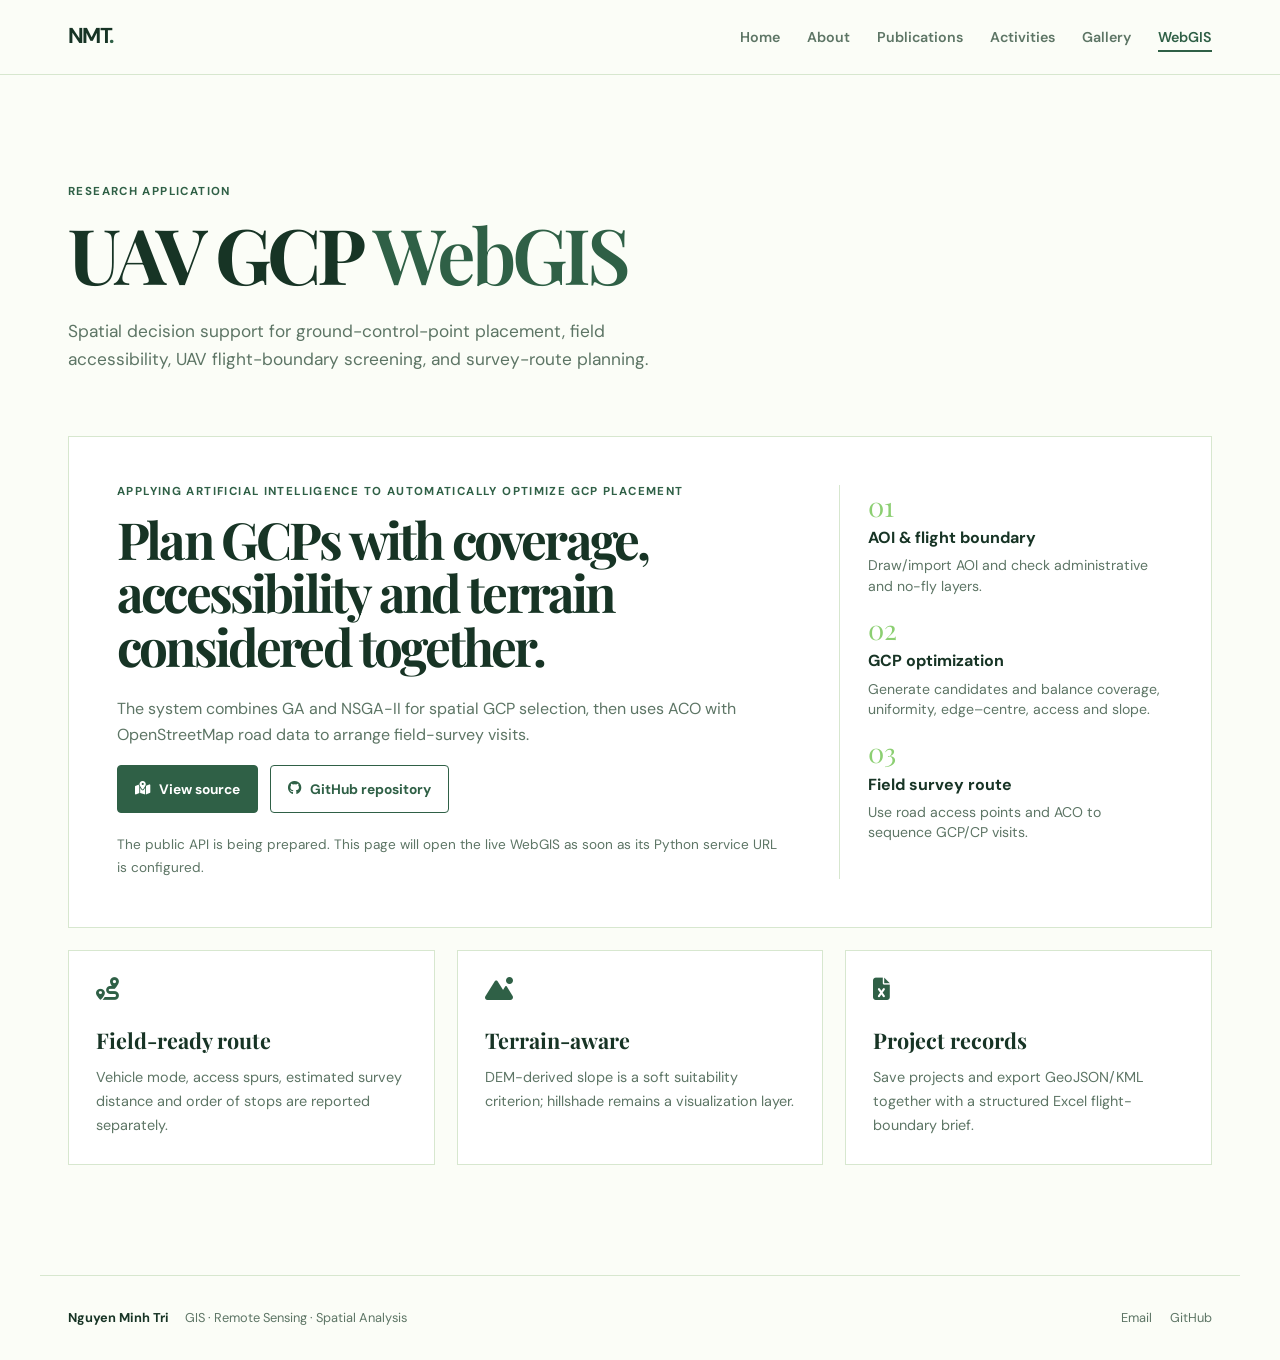
==== webgis/index.html @ c4713849 "Add UAV GCP WebGIS portfolio page" ====
<!DOCTYPE html>
<html lang="en">
<head>
    <meta charset="UTF-8">
    <meta name="viewport" content="width=device-width, initial-scale=1.0">
    <meta name="description" content="UAV GCP WebGIS research application by Nguyen Minh Tri.">
    <title>UAV GCP WebGIS | Nguyen Minh Tri</title>
    <link rel="preconnect" href="https://fonts.googleapis.com">
    <link rel="preconnect" href="https://fonts.gstatic.com" crossorigin>
    <link href="https://fonts.googleapis.com/css2?family=DM+Sans:wght@400;500;600;700&family=Playfair+Display:wght@600;700&display=swap" rel="stylesheet">
    <link rel="stylesheet" href="https://cdnjs.cloudflare.com/ajax/libs/font-awesome/6.5.2/css/all.min.css">
    <link rel="stylesheet" href="../style.css">
</head>
<body>
    <nav class="navbar" aria-label="Main navigation">
        <div class="nav-container"><a href="../index.html" class="nav-logo">NMT<span>.</span></a>
            <ul class="nav-links">
                <li><a href="../index.html">Home</a></li><li><a href="../about.html">About</a></li><li><a href="../publications.html">Publications</a></li><li><a href="../activities.html">Activities</a></li><li><a href="../gallery.html">Gallery</a></li><li><a class="active" href="./">WebGIS</a></li>
            </ul>
        </div>
    </nav>
    <main class="page-main">
        <header class="page-header compact"><p class="eyebrow">Research application</p><h1>UAV GCP <em>WebGIS</em></h1><p>Spatial decision support for ground-control-point placement, field accessibility, UAV flight-boundary screening, and survey-route planning.</p></header>
        <section class="section webgis-section">
            <div class="webgis-hero-panel">
                <div>
                    <p class="card-label">Applying artificial intelligence to automatically optimize GCP placement</p>
                    <h2>Plan GCPs with coverage, accessibility and terrain considered together.</h2>
                    <p>The system combines GA and NSGA-II for spatial GCP selection, then uses ACO with OpenStreetMap road data to arrange field-survey visits.</p>
                    <div class="hero-actions"><a id="webgis-launch" class="button button-primary" href="https://github.com/mase177/uav-gcp-webgis" target="_blank" rel="noopener"><i class="fa-solid fa-map-location-dot"></i> View source</a><a class="button button-ghost" href="https://github.com/mase177/uav-gcp-webgis" target="_blank" rel="noopener"><i class="fa-brands fa-github"></i> GitHub repository</a></div>
                    <p id="webgis-status" class="webgis-status" role="status">The public API is being prepared. This page will open the live WebGIS as soon as its Python service URL is configured.</p>
                </div>
                <aside class="webgis-summary" aria-label="WebGIS modules"><span>01</span><strong>AOI &amp; flight boundary</strong><p>Draw/import AOI and check administrative and no-fly layers.</p><span>02</span><strong>GCP optimization</strong><p>Generate candidates and balance coverage, uniformity, edge–centre, access and slope.</p><span>03</span><strong>Field survey route</strong><p>Use road access points and ACO to sequence GCP/CP visits.</p></aside>
            </div>
            <div class="webgis-grid"><article><i class="fa-solid fa-route"></i><h3>Field-ready route</h3><p>Vehicle mode, access spurs, estimated survey distance and order of stops are reported separately.</p></article><article><i class="fa-solid fa-mountain-sun"></i><h3>Terrain-aware</h3><p>DEM-derived slope is a soft suitability criterion; hillshade remains a visualization layer.</p></article><article><i class="fa-solid fa-file-excel"></i><h3>Project records</h3><p>Save projects and export GeoJSON/KML together with a structured Excel flight-boundary brief.</p></article></div>
        </section>
    </main>
    <footer><span><strong>Nguyen Minh Tri</strong> GIS · Remote Sensing · Spatial Analysis</span><span class="footer-links"><a href="mailto:minhtringuyen121205@gmail.com">Email</a><a href="https://github.com/mase177" target="_blank" rel="noopener">GitHub</a></span></footer>
    <script src="webgis-config.js"></script>
    <script>
        (() => {
            const liveUrl = typeof window.WEBGIS_URL === "string" ? window.WEBGIS_URL.trim() : "";
            const launch = document.getElementById("webgis-launch");
            const status = document.getElementById("webgis-status");
            if (/^https:\/\//.test(liveUrl)) {
                launch.href = liveUrl; launch.target = "_blank"; launch.rel = "noopener";
                launch.innerHTML = '<i class="fa-solid fa-arrow-up-right-from-square"></i> Open live WebGIS';
                status.textContent = "The public WebGIS service is online.";
            }
        })();
    </script>
</body>
</html>
---- style.css ----
:root { --pastel: #E7FFCE; --ink: #173425; --muted: #5d7565; --cream: #fbfdf7; --line: #d7e7cf; --deep: #2f6046; --accent: #8ccf72; --white: #fff; }
* { box-sizing: border-box; }
html { scroll-behavior: smooth; }
body { margin: 0; background: var(--cream); color: var(--ink); font-family: "DM Sans", Arial, sans-serif; font-size: 16px; line-height: 1.65; }
a { color: inherit; }
.navbar { min-height: 74px; border-bottom: 1px solid var(--line); background: rgba(251,253,247,.94); backdrop-filter: blur(12px); position: sticky; top: 0; z-index: 10; }
.nav-container { max-width: 1200px; min-height: 74px; margin: auto; padding: 0 28px; display: flex; align-items: center; justify-content: space-between; }
.nav-logo { text-decoration: none; color: var(--ink); font-size: 1.35rem; font-weight: 700; letter-spacing: -.08em; }.nav-logo span { color: var(--deep); }
.nav-links { list-style: none; margin: 0; padding: 0; display: flex; align-items: center; gap: 27px; }.nav-links a { text-decoration: none; color: var(--muted); font-size: .89rem; font-weight: 600; }.nav-links a:hover, .nav-links a.active { color: var(--deep); }.nav-links a.active { border-bottom: 2px solid var(--deep); padding-bottom: 4px; }
main { overflow: hidden; }.hero { max-width: 1200px; min-height: 625px; margin: auto; padding: 105px 28px 92px; display: grid; grid-template-columns: 1.35fr .8fr; align-items: center; gap: 70px; }.eyebrow, .card-label { margin: 0 0 13px; color: var(--deep); font-size: .72rem; font-weight: 700; letter-spacing: .12em; line-height: 1.3; text-transform: uppercase; }.hero h1, .page-header h1, h2 { font-family: "Playfair Display", Georgia, serif; letter-spacing: -.055em; line-height: 1.05; }.hero h1 { margin: 0; font-size: clamp(4.25rem, 9vw, 7.6rem); font-weight: 600; }.hero h1 em, .page-header em { color: var(--deep); font-weight: 600; }.hero-text { max-width: 575px; margin: 26px 0 31px; font-size: 1.11rem; color: var(--muted); }.hero-actions { display: flex; flex-wrap: wrap; gap: 12px; }.button { display: inline-flex; align-items: center; justify-content: center; gap: 9px; padding: 12px 17px; border: 1px solid var(--deep); border-radius: 4px; font-size: .86rem; font-weight: 700; text-decoration: none; transition: transform .2s, background .2s; }.button:hover { transform: translateY(-2px); }.button-primary { background: var(--deep); color: white; }.button-primary:hover { background: var(--ink); }.button-ghost { color: var(--deep); background: transparent; }.button-ghost:hover { background: var(--pastel); }
.hero-card { padding: 35px; background: var(--pastel); border: 1px solid #d2e8bd; border-radius: 3px; transform: rotate(1.5deg); }.hero-card h2 { margin: 0 0 29px; font-size: 2.05rem; }.hero-card dl { margin: 0; }.hero-card dl div { padding: 13px 0; border-top: 1px solid rgba(23,52,37,.18); }.hero-card dt { color: var(--muted); font-size: .72rem; font-weight: 700; text-transform: uppercase; letter-spacing: .08em; }.hero-card dd { margin: 3px 0 0; font-size: .91rem; font-weight: 600; }
.section { max-width: 1200px; margin: auto; padding: 90px 28px; }.section-intro { border-top: 1px solid var(--line); }.two-column-heading { display: grid; grid-template-columns: 1fr 1fr; gap: 80px; align-items: end; }.two-column-heading h2, .section-heading h2 { margin: 0; font-size: clamp(2.3rem, 4vw, 3.6rem); }.two-column-heading > p { max-width: 450px; margin: 0; color: var(--muted); font-size: 1.04rem; }.focus-grid { display: grid; grid-template-columns: repeat(3, 1fr); gap: 22px; margin-top: 52px; }.focus-grid article { padding: 25px 0; border-top: 2px solid var(--deep); }.focus-grid i { color: var(--deep); font-size: 1.3rem; }.focus-grid h3 { margin: 16px 0 9px; font-size: 1.12rem; }.focus-grid p { margin: 0; color: var(--muted); font-size: .92rem; }
.highlight-band { max-width: 1200px; margin: 0 auto; padding: 55px 62px; background: var(--pastel); display: flex; align-items: end; justify-content: space-between; gap: 25px; }.highlight-band h2 { margin: 0; font-size: 3rem; }.highlight-band p:not(.eyebrow) { margin: 7px 0 0; color: var(--muted); }.text-link { color: var(--deep); font-weight: 700; font-size: .88rem; text-decoration: none; white-space: nowrap; }.text-link:hover { text-decoration: underline; }.latest-section { padding-bottom: 105px; }.section-heading { display: flex; justify-content: space-between; align-items: end; gap: 24px; }.publication-preview { display: grid; grid-template-columns: 1fr 1fr; gap: 50px; margin-top: 45px; }.publication-preview article { border-top: 1px solid var(--line); padding-top: 17px; }.publication-preview span, .pub-meta { color: var(--deep); font-size: .75rem; font-weight: 700; letter-spacing: .06em; text-transform: uppercase; }.publication-preview h3 { margin: 12px 0; font-family: "Playfair Display", Georgia, serif; font-size: 1.45rem; line-height: 1.2; }.publication-preview p { color: var(--muted); font-size: .9rem; }
.page-main { min-height: calc(100vh - 74px); }.page-header { max-width: 1200px; margin: auto; padding: 110px 28px 66px; }.page-header.compact { padding-bottom: 42px; }.page-header h1 { margin: 0; max-width: 800px; font-size: clamp(3.25rem, 6vw, 5.8rem); }.page-header > p:last-child { max-width: 615px; margin: 23px 0 0; color: var(--muted); font-size: 1.08rem; }.bio-layout { display: grid; grid-template-columns: .7fr 1.3fr; gap: 80px; padding-top: 28px; }.profile-panel { align-self: start; padding: 29px; background: var(--pastel); }.profile-panel > p:not(.card-label) { margin: 0 0 23px; font-size: 1.08rem; font-weight: 600; }.prose { max-width: 660px; color: var(--muted); }.prose .lead { margin-top: 0; color: var(--ink); font-family: "Playfair Display", Georgia, serif; font-size: 1.8rem; line-height: 1.3; }.timeline { border-top: 1px solid var(--line); }.timeline article { display: grid; grid-template-columns: 180px 1fr; gap: 32px; padding: 22px 0; border-bottom: 1px solid var(--line); }.timeline span { color: var(--deep); font-size: .82rem; font-weight: 700; }.timeline h3 { margin: 0 0 4px; font-size: 1.02rem; }.timeline p { margin: 0; color: var(--muted); font-size: .92rem; }.skills-section { padding-top: 32px; }.skill-columns { display: grid; grid-template-columns: repeat(3, 1fr); gap: 50px; }.skill-columns h3 { margin: 0 0 15px; font-family: "Playfair Display", Georgia, serif; font-size: 1.5rem; }.skill-columns ul { padding: 0; margin: 0; list-style: none; }.skill-columns li { padding: 9px 0; border-top: 1px solid var(--line); color: var(--muted); font-size: .92rem; }
.publication-list { padding-top: 18px; }.publication-card { display: grid; grid-template-columns: 90px 1fr; gap: 32px; padding: 37px 0; border-top: 1px solid var(--line); }.publication-card:last-child { border-bottom: 1px solid var(--line); }.pub-number { color: var(--accent); font-family: "Playfair Display", Georgia, serif; font-size: 2.4rem; line-height: 1; }.publication-card h2 { max-width: 760px; margin: 9px 0 13px; font-size: clamp(1.65rem, 3vw, 2.4rem); }.publication-card p { color: var(--muted); font-size: .93rem; }.publication-card .authors { color: var(--ink); }.publication-card .button { margin-top: 9px; }
.achievement-grid { display: grid; grid-template-columns: 1fr 1fr; gap: 24px; }.achievement-feature { padding: 34px; background: var(--pastel); min-height: 290px; display: flex; flex-direction: column; align-items: flex-start; }.achievement-feature i { color: var(--deep); font-size: 1.75rem; margin: 9px 0 13px; }.achievement-feature h2 { margin: 0; font-size: 2rem; }.achievement-feature p:not(.card-label) { color: var(--muted); }.achievement-feature .text-link { margin-top: auto; }.activity-timeline { margin-top: 17px; }
.gallery-grid { display: grid; grid-template-columns: repeat(3, 1fr); gap: 22px; }.gallery-item { margin: 0; overflow: hidden; background: var(--white); border: 1px solid var(--line); }.gallery-item.wide { grid-column: span 2; }.gallery-item a { display: block; height: 260px; overflow: hidden; }.gallery-item.wide a { height: 390px; }.gallery-item img { width: 100%; height: 100%; object-fit: cover; transition: transform .45s ease; }.gallery-item:hover img { transform: scale(1.04); }.gallery-item figcaption { padding: 13px 15px 16px; font-family: "Playfair Display", Georgia, serif; font-size: 1.1rem; }.gallery-item figcaption span { display: block; margin-bottom: 3px; color: var(--deep); font-family: "DM Sans", Arial, sans-serif; font-size: .67rem; font-weight: 700; letter-spacing: .09em; text-transform: uppercase; }
footer { max-width: 1200px; margin: auto; padding: 31px 28px; border-top: 1px solid var(--line); display: flex; justify-content: space-between; gap: 20px; color: var(--muted); font-size: .8rem; }footer strong { color: var(--ink); margin-right: 13px; } .footer-links { display: flex; gap: 18px; }.footer-links a { color: var(--muted); text-decoration: none; }.footer-links a:hover { color: var(--deep); }
@media (max-width: 760px) { .nav-container { padding: 0 18px; }.nav-links { gap: 12px; overflow-x: auto; max-width: calc(100vw - 82px); }.nav-links a { font-size: .76rem; white-space: nowrap; }.hero { min-height: auto; grid-template-columns: 1fr; gap: 55px; padding: 75px 23px 65px; }.hero-card { transform: none; }.section, .page-header { padding-left: 23px; padding-right: 23px; }.section { padding-top: 65px; padding-bottom: 65px; }.two-column-heading, .bio-layout { grid-template-columns: 1fr; gap: 27px; }.focus-grid, .publication-preview, .skill-columns, .achievement-grid { grid-template-columns: 1fr; }.highlight-band { margin: 0 23px; padding: 38px 27px; display: block; }.highlight-band .text-link { display: inline-block; margin-top: 23px; }.section-heading { align-items: start; flex-direction: column; }.timeline article, .publication-card { grid-template-columns: 1fr; gap: 8px; }.gallery-grid { grid-template-columns: 1fr 1fr; gap: 13px; }.gallery-item.wide { grid-column: span 2; }.gallery-item a { height: 185px; }.gallery-item.wide a { height: 260px; }footer { padding: 26px 23px; flex-direction: column; }.footer-links { order: -1; }.hero h1 { font-size: clamp(3.7rem, 17vw, 5.2rem); } }
@media (max-width: 430px) { .gallery-grid { grid-template-columns: 1fr; }.gallery-item.wide { grid-column: auto; }.gallery-item a, .gallery-item.wide a { height: 250px; }.nav-links { gap: 10px; }.nav-links a { font-size: .7rem; } }

/* Keep highlighted words upright while retaining the accent colour. */
.hero h1 em, .page-header em { font-style: normal; }

/* Portfolio photography */
.hero-profile-image { display: block; width: calc(100% + 70px); height: 215px; margin: -35px -35px 27px; object-fit: cover; object-position: center 28%; border-radius: 3px 3px 0 0; }
.publication-page-header { display: grid; grid-template-columns: minmax(0, 1fr) 310px; align-items: end; gap: 70px; }
.publication-page-header > div > p:last-child { max-width: 615px; margin: 23px 0 0; color: var(--muted); font-size: 1.08rem; }
.publication-photo { margin: 0; border: 1px solid var(--line); background: var(--white); }.publication-photo a { display: block; height: 260px; overflow: hidden; }.publication-photo img { width: 100%; height: 100%; object-fit: cover; object-position: center; }.publication-photo figcaption { padding: 9px 12px; color: var(--deep); font-size: .72rem; font-weight: 700; letter-spacing: .09em; text-transform: uppercase; }
.gallery-subheading { margin: 0 0 26px; font-family: "Playfair Display", Georgia, serif; font-size: clamp(1.8rem, 3vw, 2.5rem); }.gallery-section { padding-top: 30px; }.uav-gallery-grid { grid-template-columns: repeat(2, 1fr); }.uav-gallery-grid .gallery-item a { height: 315px; }
@media (max-width: 760px) { .hero-profile-image { width: calc(100% + 70px); height: 245px; }.publication-page-header { grid-template-columns: 1fr; gap: 28px; }.publication-photo { max-width: 360px; }.uav-gallery-grid { grid-template-columns: 1fr; }.uav-gallery-grid .gallery-item a { height: 250px; } }

/* Home profile: retain the complete portrait and keep the full hero within the first desktop view. */
.hero { align-items: start; padding-top: 54px; padding-bottom: 54px; }
.hero-profile-image { display: block; width: auto; max-width: 100%; height: 210px; margin: -4px auto 22px; object-fit: contain; object-position: center; border-radius: 2px; }
@media (max-width: 760px) { .hero-profile-image { width: auto; height: auto; max-height: 360px; margin: 0 auto 22px; } }

/* UAV GCP WebGIS portfolio page */
.webgis-section { padding-top: 20px; padding-bottom: 110px; }
.webgis-hero-panel { display: grid; grid-template-columns: 1.35fr .65fr; gap: 48px; padding: 48px; border: 1px solid var(--line); background: var(--white); }
.webgis-hero-panel h2 { max-width: 690px; margin: 0 0 22px; font-size: clamp(2rem, 4vw, 3.3rem); }
.webgis-hero-panel > div > p:not(.card-label):not(.webgis-status) { max-width: 650px; color: var(--muted); }
.webgis-summary { padding: 8px 0 8px 28px; border-left: 1px solid var(--line); }
.webgis-summary span { display: block; margin-top: 20px; color: var(--accent); font-family: "Playfair Display", Georgia, serif; font-size: 1.7rem; line-height: 1; }
.webgis-summary span:first-child { margin-top: 0; }.webgis-summary strong { display: block; margin-top: 5px; }.webgis-summary p { margin: 4px 0 0; color: var(--muted); font-size: .88rem; line-height: 1.45; }
.webgis-status { margin: 21px 0 0; color: var(--muted); font-size: .85rem; }
.webgis-grid { display: grid; grid-template-columns: repeat(3, 1fr); gap: 22px; margin-top: 22px; }
.webgis-grid article { min-height: 195px; padding: 27px; border: 1px solid var(--line); background: var(--white); }.webgis-grid i { color: var(--deep); font-size: 1.4rem; }.webgis-grid h3 { margin: 17px 0 8px; font-family: "Playfair Display", Georgia, serif; font-size: 1.35rem; }.webgis-grid p { margin: 0; color: var(--muted); font-size: .9rem; }
@media (max-width: 760px) { .webgis-hero-panel { grid-template-columns: 1fr; gap: 28px; padding: 30px 25px; }.webgis-summary { padding: 19px 0 0; border-top: 1px solid var(--line); border-left: 0; }.webgis-grid { grid-template-columns: 1fr; }.webgis-grid article { min-height: auto; } }
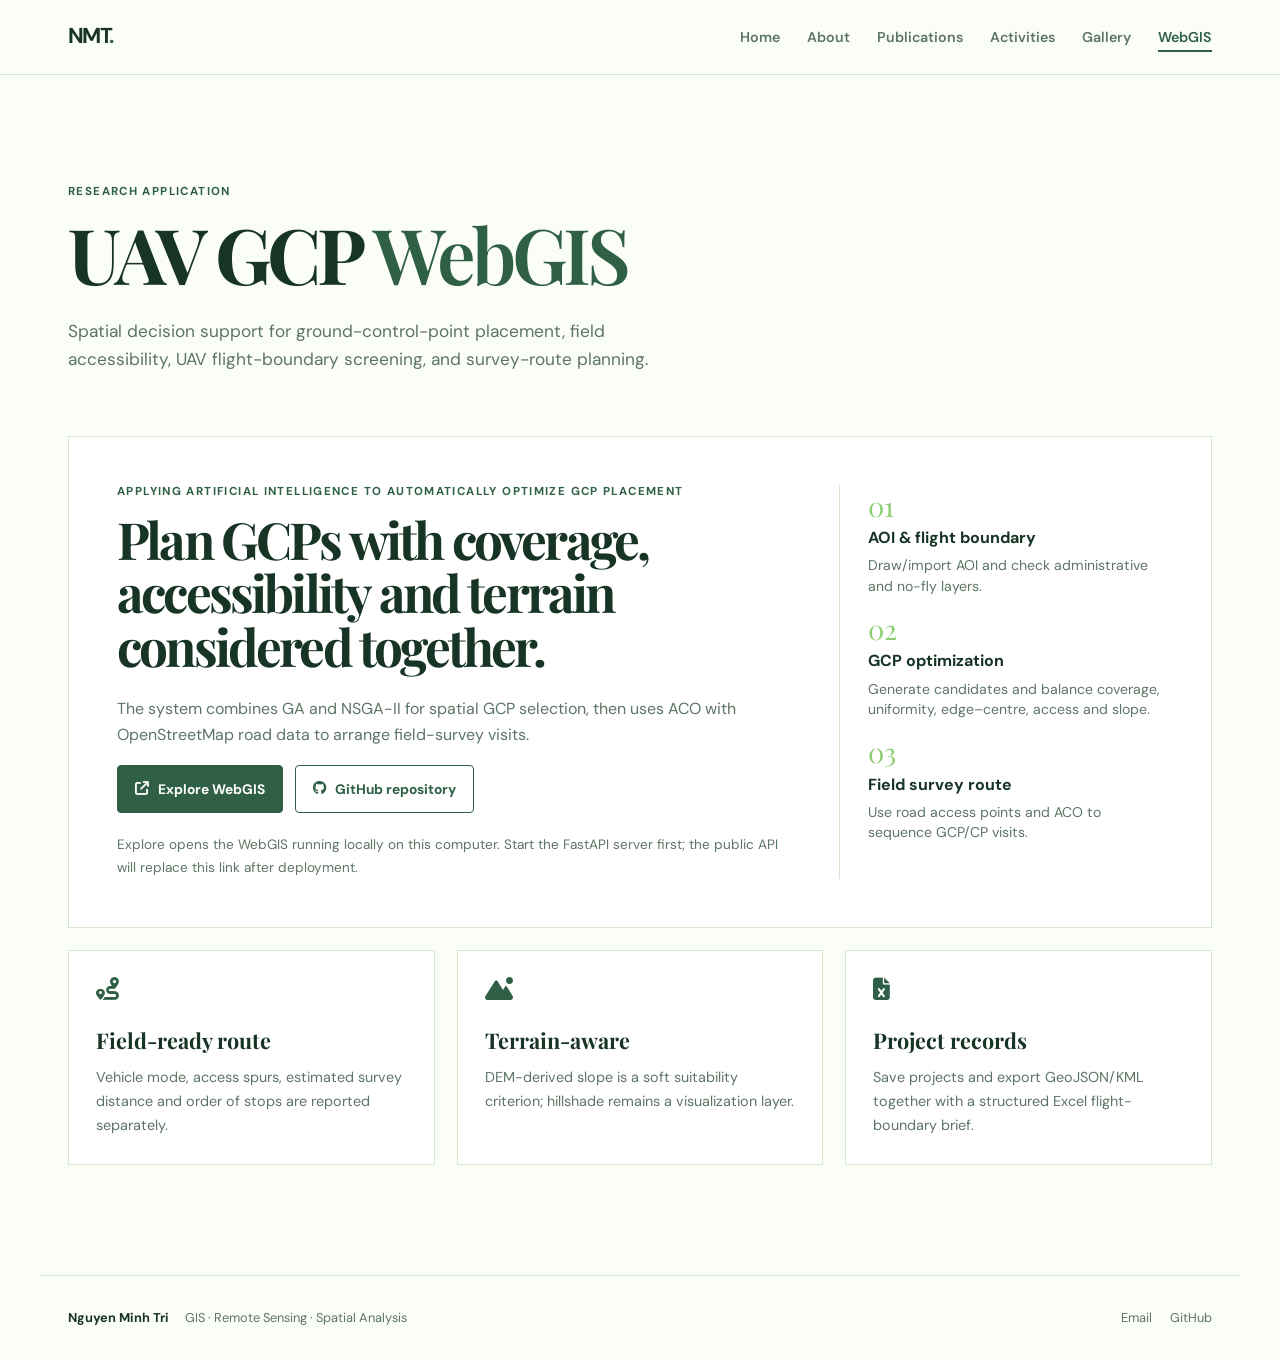
==== commit 7b7e4231: "Link Explore button to local WebGIS" ====
--- a/webgis/index.html
+++ b/webgis/index.html
@@ -27,8 +27,8 @@
                     <p class="card-label">Applying artificial intelligence to automatically optimize GCP placement</p>
                     <h2>Plan GCPs with coverage, accessibility and terrain considered together.</h2>
                     <p>The system combines GA and NSGA-II for spatial GCP selection, then uses ACO with OpenStreetMap road data to arrange field-survey visits.</p>
-                    <div class="hero-actions"><a id="webgis-launch" class="button button-primary" href="https://github.com/mase177/uav-gcp-webgis" target="_blank" rel="noopener"><i class="fa-solid fa-map-location-dot"></i> View source</a><a class="button button-ghost" href="https://github.com/mase177/uav-gcp-webgis" target="_blank" rel="noopener"><i class="fa-brands fa-github"></i> GitHub repository</a></div>
-                    <p id="webgis-status" class="webgis-status" role="status">The public API is being prepared. This page will open the live WebGIS as soon as its Python service URL is configured.</p>
+                    <div class="hero-actions"><a id="webgis-launch" class="button button-primary" href="http://127.0.0.1:8001" target="_blank" rel="noopener"><i class="fa-solid fa-map-location-dot"></i> Explore WebGIS</a><a class="button button-ghost" href="https://github.com/mase177/uav-gcp-webgis" target="_blank" rel="noopener"><i class="fa-brands fa-github"></i> GitHub repository</a></div>
+                    <p id="webgis-status" class="webgis-status" role="status">Explore opens the WebGIS running locally on this computer. Start the FastAPI server first; the public API will replace this link after deployment.</p>
                 </div>
                 <aside class="webgis-summary" aria-label="WebGIS modules"><span>01</span><strong>AOI &amp; flight boundary</strong><p>Draw/import AOI and check administrative and no-fly layers.</p><span>02</span><strong>GCP optimization</strong><p>Generate candidates and balance coverage, uniformity, edge–centre, access and slope.</p><span>03</span><strong>Field survey route</strong><p>Use road access points and ACO to sequence GCP/CP visits.</p></aside>
             </div>
@@ -40,12 +40,16 @@
     <script>
         (() => {
             const liveUrl = typeof window.WEBGIS_URL === "string" ? window.WEBGIS_URL.trim() : "";
+            const localUrl = typeof window.LOCAL_WEBGIS_URL === "string" ? window.LOCAL_WEBGIS_URL.trim() : "http://127.0.0.1:8001";
             const launch = document.getElementById("webgis-launch");
             const status = document.getElementById("webgis-status");
             if (/^https:\/\//.test(liveUrl)) {
                 launch.href = liveUrl; launch.target = "_blank"; launch.rel = "noopener";
                 launch.innerHTML = '<i class="fa-solid fa-arrow-up-right-from-square"></i> Open live WebGIS';
                 status.textContent = "The public WebGIS service is online.";
+            } else if (/^https?:\/\/(localhost|127\.0\.0\.1)(:\d+)?/i.test(localUrl)) {
+                launch.href = localUrl; launch.target = "_blank"; launch.rel = "noopener";
+                launch.innerHTML = '<i class="fa-solid fa-arrow-up-right-from-square"></i> Explore WebGIS';
             }
         })();
     </script>
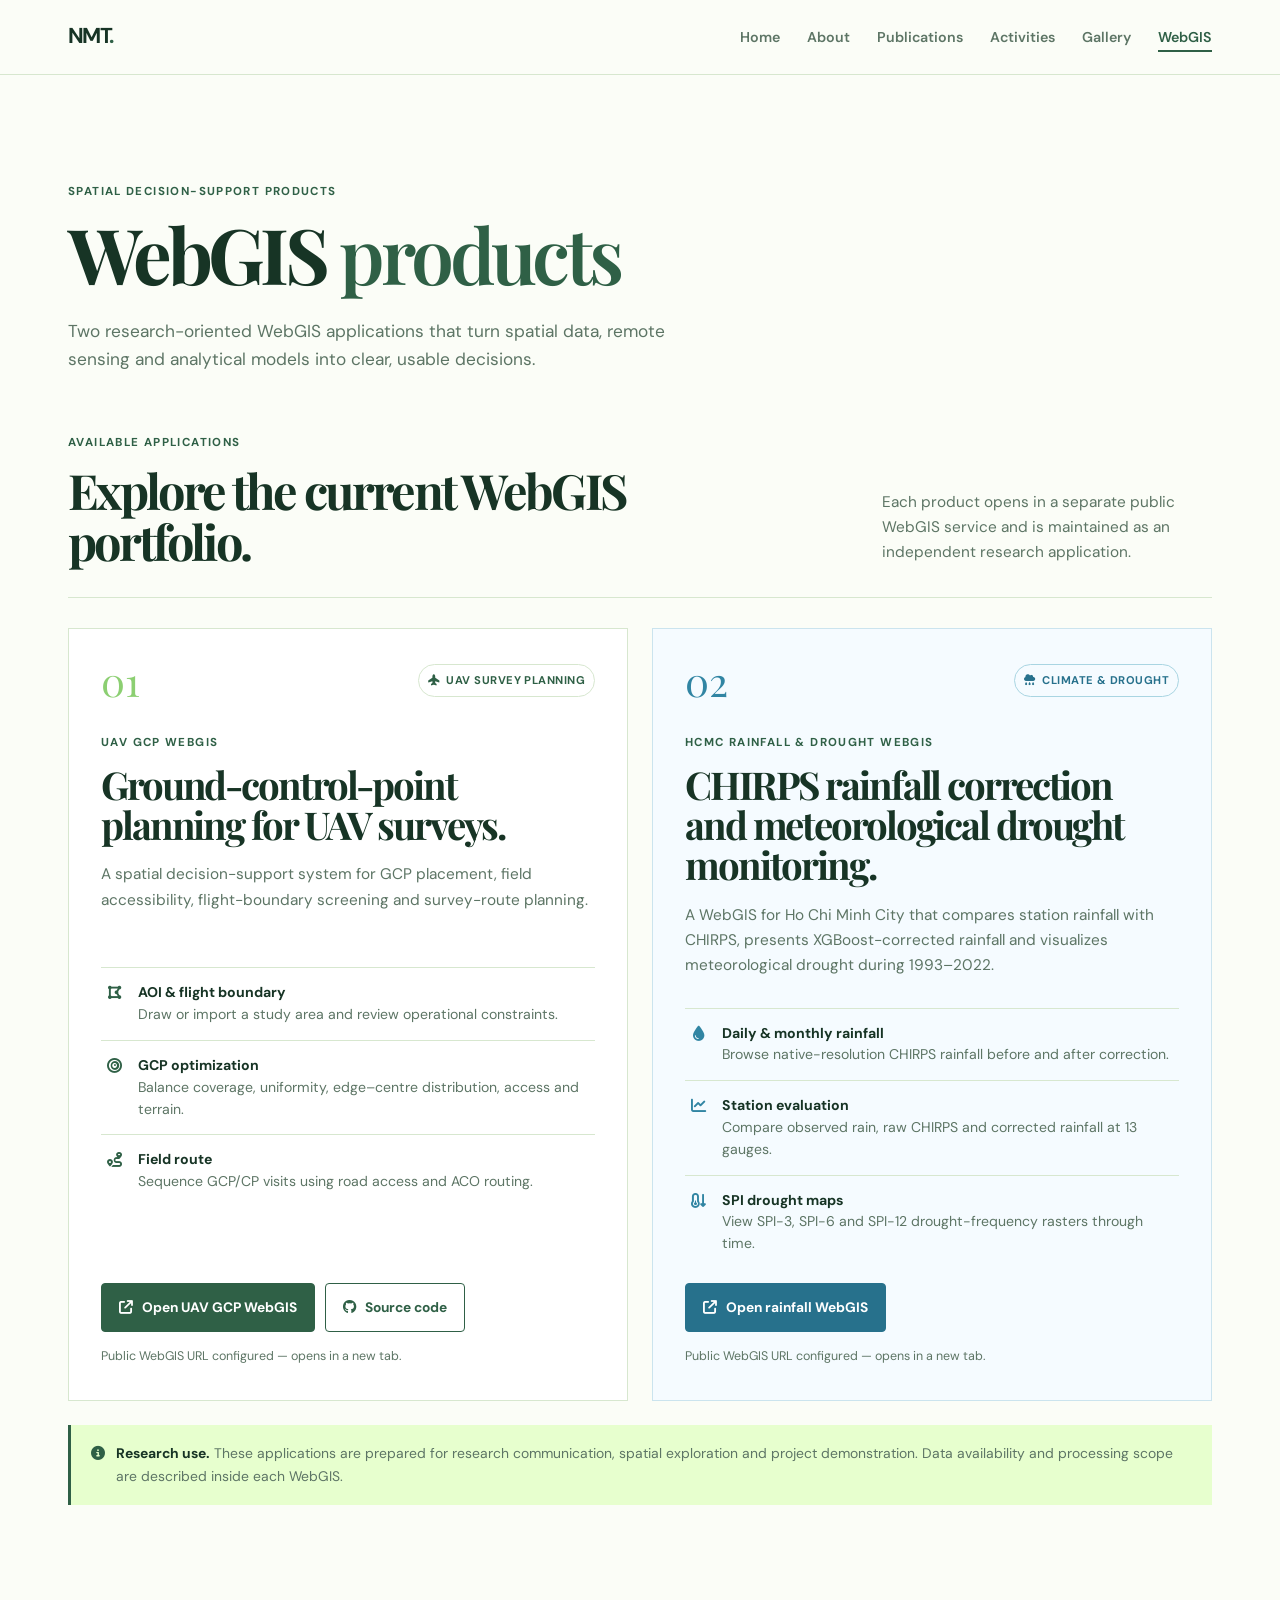
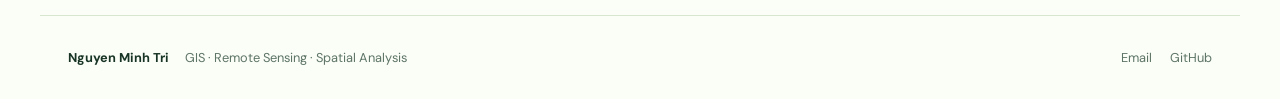
==== commit 18ad551d: "Expand WebGIS products portfolio" ====
--- a/webgis/index.html
+++ b/webgis/index.html
@@ -3,8 +3,8 @@
 <head>
     <meta charset="UTF-8">
     <meta name="viewport" content="width=device-width, initial-scale=1.0">
-    <meta name="description" content="UAV GCP WebGIS research application by Nguyen Minh Tri.">
-    <title>UAV GCP WebGIS | Nguyen Minh Tri</title>
+    <meta name="description" content="WebGIS products by Nguyen Minh Tri: UAV GCP planning and HCMC rainfall-drought monitoring.">
+    <title>WebGIS Products | Nguyen Minh Tri</title>
     <link rel="preconnect" href="https://fonts.googleapis.com">
     <link rel="preconnect" href="https://fonts.gstatic.com" crossorigin>
     <link href="https://fonts.googleapis.com/css2?family=DM+Sans:wght@400;500;600;700&family=Playfair+Display:wght@600;700&display=swap" rel="stylesheet">
@@ -20,37 +20,78 @@
         </div>
     </nav>
     <main class="page-main">
-        <header class="page-header compact"><p class="eyebrow">Research application</p><h1>UAV GCP <em>WebGIS</em></h1><p>Spatial decision support for ground-control-point placement, field accessibility, UAV flight-boundary screening, and survey-route planning.</p></header>
-        <section class="section webgis-section">
-            <div class="webgis-hero-panel">
-                <div>
-                    <p class="card-label">Applying artificial intelligence to automatically optimize GCP placement</p>
-                    <h2>Plan GCPs with coverage, accessibility and terrain considered together.</h2>
-                    <p>The system combines GA and NSGA-II for spatial GCP selection, then uses ACO with OpenStreetMap road data to arrange field-survey visits.</p>
-                    <div class="hero-actions"><a id="webgis-launch" class="button button-primary" href="http://127.0.0.1:8001" target="_blank" rel="noopener"><i class="fa-solid fa-map-location-dot"></i> Explore WebGIS</a><a class="button button-ghost" href="https://github.com/mase177/uav-gcp-webgis" target="_blank" rel="noopener"><i class="fa-brands fa-github"></i> GitHub repository</a></div>
-                    <p id="webgis-status" class="webgis-status" role="status">Explore opens the WebGIS running locally on this computer. Start the FastAPI server first; the public API will replace this link after deployment.</p>
-                </div>
-                <aside class="webgis-summary" aria-label="WebGIS modules"><span>01</span><strong>AOI &amp; flight boundary</strong><p>Draw/import AOI and check administrative and no-fly layers.</p><span>02</span><strong>GCP optimization</strong><p>Generate candidates and balance coverage, uniformity, edge–centre, access and slope.</p><span>03</span><strong>Field survey route</strong><p>Use road access points and ACO to sequence GCP/CP visits.</p></aside>
+        <header class="page-header compact webgis-page-header">
+            <p class="eyebrow">Spatial decision-support products</p>
+            <h1>WebGIS <em>products</em></h1>
+            <p>Two research-oriented WebGIS applications that turn spatial data, remote sensing and analytical models into clear, usable decisions.</p>
+        </header>
+
+        <section class="section webgis-section" aria-labelledby="webgis-products-title">
+            <div class="webgis-list-heading">
+                <div><p class="eyebrow">Available applications</p><h2 id="webgis-products-title">Explore the current WebGIS portfolio.</h2></div>
+                <p>Each product opens in a separate public WebGIS service and is maintained as an independent research application.</p>
             </div>
-            <div class="webgis-grid"><article><i class="fa-solid fa-route"></i><h3>Field-ready route</h3><p>Vehicle mode, access spurs, estimated survey distance and order of stops are reported separately.</p></article><article><i class="fa-solid fa-mountain-sun"></i><h3>Terrain-aware</h3><p>DEM-derived slope is a soft suitability criterion; hillshade remains a visualization layer.</p></article><article><i class="fa-solid fa-file-excel"></i><h3>Project records</h3><p>Save projects and export GeoJSON/KML together with a structured Excel flight-boundary brief.</p></article></div>
+
+            <div class="webgis-products-grid">
+                <article class="webgis-product-card webgis-product-uav">
+                    <div class="webgis-product-topline"><span class="webgis-product-number">01</span><span class="webgis-tag"><i class="fa-solid fa-plane-up"></i> UAV survey planning</span></div>
+                    <p class="card-label">UAV GCP WebGIS</p>
+                    <h2>Ground-control-point planning for UAV surveys.</h2>
+                    <p class="webgis-product-description">A spatial decision-support system for GCP placement, field accessibility, flight-boundary screening and survey-route planning.</p>
+                    <ul class="webgis-feature-list">
+                        <li><i class="fa-solid fa-draw-polygon"></i><span><strong>AOI &amp; flight boundary</strong> Draw or import a study area and review operational constraints.</span></li>
+                        <li><i class="fa-solid fa-bullseye"></i><span><strong>GCP optimization</strong> Balance coverage, uniformity, edge–centre distribution, access and terrain.</span></li>
+                        <li><i class="fa-solid fa-route"></i><span><strong>Field route</strong> Sequence GCP/CP visits using road access and ACO routing.</span></li>
+                    </ul>
+                    <div class="webgis-product-actions"><a id="uav-webgis-launch" class="button button-primary" href="https://uav-gcp-webgis.onrender.com/" target="_blank" rel="noopener"><i class="fa-solid fa-arrow-up-right-from-square"></i> Open UAV GCP WebGIS</a><a class="button button-ghost" href="https://github.com/mase177/uav-gcp-webgis" target="_blank" rel="noopener"><i class="fa-brands fa-github"></i> Source code</a></div>
+                    <p id="uav-webgis-status" class="webgis-status" role="status">Public service link is loading.</p>
+                </article>
+
+                <article class="webgis-product-card webgis-product-rainfall">
+                    <div class="webgis-product-topline"><span class="webgis-product-number">02</span><span class="webgis-tag"><i class="fa-solid fa-cloud-rain"></i> Climate &amp; drought</span></div>
+                    <p class="card-label">HCMC Rainfall &amp; Drought WebGIS</p>
+                    <h2>CHIRPS rainfall correction and meteorological drought monitoring.</h2>
+                    <p class="webgis-product-description">A WebGIS for Ho Chi Minh City that compares station rainfall with CHIRPS, presents XGBoost-corrected rainfall and visualizes meteorological drought during 1993–2022.</p>
+                    <ul class="webgis-feature-list">
+                        <li><i class="fa-solid fa-droplet"></i><span><strong>Daily &amp; monthly rainfall</strong> Browse native-resolution CHIRPS rainfall before and after correction.</span></li>
+                        <li><i class="fa-solid fa-chart-line"></i><span><strong>Station evaluation</strong> Compare observed rain, raw CHIRPS and corrected rainfall at 13 gauges.</span></li>
+                        <li><i class="fa-solid fa-temperature-arrow-down"></i><span><strong>SPI drought maps</strong> View SPI-3, SPI-6 and SPI-12 drought-frequency rasters through time.</span></li>
+                    </ul>
+                    <div class="webgis-product-actions"><a id="rainfall-webgis-launch" class="button button-primary" href="https://webgis-hcm-rainfall.onrender.com/" target="_blank" rel="noopener"><i class="fa-solid fa-arrow-up-right-from-square"></i> Open rainfall WebGIS</a></div>
+                    <p id="rainfall-webgis-status" class="webgis-status" role="status">Public service link is loading.</p>
+                </article>
+            </div>
+
+            <aside class="webgis-note"><i class="fa-solid fa-circle-info" aria-hidden="true"></i><p><strong>Research use.</strong> These applications are prepared for research communication, spatial exploration and project demonstration. Data availability and processing scope are described inside each WebGIS.</p></aside>
         </section>
     </main>
     <footer><span><strong>Nguyen Minh Tri</strong> GIS · Remote Sensing · Spatial Analysis</span><span class="footer-links"><a href="mailto:minhtringuyen121205@gmail.com">Email</a><a href="https://github.com/mase177" target="_blank" rel="noopener">GitHub</a></span></footer>
     <script src="webgis-config.js"></script>
     <script>
         (() => {
-            const liveUrl = typeof window.WEBGIS_URL === "string" ? window.WEBGIS_URL.trim() : "";
-            const localUrl = typeof window.LOCAL_WEBGIS_URL === "string" ? window.LOCAL_WEBGIS_URL.trim() : "http://127.0.0.1:8001";
-            const launch = document.getElementById("webgis-launch");
-            const status = document.getElementById("webgis-status");
-            if (/^https:\/\//.test(liveUrl)) {
-                launch.href = liveUrl; launch.target = "_blank"; launch.rel = "noopener";
-                launch.innerHTML = '<i class="fa-solid fa-arrow-up-right-from-square"></i> Open live WebGIS';
-                status.textContent = "The public WebGIS service is online.";
-            } else if (/^https?:\/\/(localhost|127\.0\.0\.1)(:\d+)?/i.test(localUrl)) {
-                launch.href = localUrl; launch.target = "_blank"; launch.rel = "noopener";
-                launch.innerHTML = '<i class="fa-solid fa-arrow-up-right-from-square"></i> Explore WebGIS';
-            }
+            const products = window.WEBGIS_PRODUCTS || {};
+            const connectProduct = (key) => {
+                const item = products[key] || {};
+                const launch = document.getElementById(`${key}-webgis-launch`);
+                const status = document.getElementById(`${key}-webgis-status`);
+                const liveUrl = typeof item.liveUrl === "string" ? item.liveUrl.trim() : "";
+                const localUrl = typeof item.localUrl === "string" ? item.localUrl.trim() : "";
+                if (/^https:\/\//.test(liveUrl)) {
+                    launch.href = liveUrl;
+                    status.textContent = "Public WebGIS URL configured — opens in a new tab.";
+                    return;
+                }
+                if (/^https?:\/\/(localhost|127\.0\.0\.1)(:\d+)?/i.test(localUrl)) {
+                    launch.href = localUrl;
+                    status.textContent = "Local development service — start its API before opening.";
+                    return;
+                }
+                launch.setAttribute("aria-disabled", "true");
+                launch.classList.add("is-disabled");
+                status.textContent = "The public service link is being prepared.";
+            };
+            connectProduct("uav");
+            connectProduct("rainfall");
         })();
     </script>
 </body>
--- a/style.css
+++ b/style.css
@@ -47,3 +47,26 @@
 .webgis-grid { display: grid; grid-template-columns: repeat(3, 1fr); gap: 22px; margin-top: 22px; }
 .webgis-grid article { min-height: 195px; padding: 27px; border: 1px solid var(--line); background: var(--white); }.webgis-grid i { color: var(--deep); font-size: 1.4rem; }.webgis-grid h3 { margin: 17px 0 8px; font-family: "Playfair Display", Georgia, serif; font-size: 1.35rem; }.webgis-grid p { margin: 0; color: var(--muted); font-size: .9rem; }
 @media (max-width: 760px) { .webgis-hero-panel { grid-template-columns: 1fr; gap: 28px; padding: 30px 25px; }.webgis-summary { padding: 19px 0 0; border-top: 1px solid var(--line); border-left: 0; }.webgis-grid { grid-template-columns: 1fr; }.webgis-grid article { min-height: auto; } }
+
+/* WebGIS products portfolio */
+.webgis-page-header { padding-bottom: 36px; }
+.webgis-list-heading { display: grid; grid-template-columns: minmax(0, 1fr) 330px; gap: 56px; align-items: end; padding-bottom: 31px; border-bottom: 1px solid var(--line); }
+.webgis-list-heading h2 { max-width: 650px; margin: 0; font-size: clamp(2rem, 3.8vw, 3.15rem); }
+.webgis-list-heading > p { margin: 0; color: var(--muted); font-size: .96rem; }
+.webgis-products-grid { display: grid; grid-template-columns: repeat(2, minmax(0, 1fr)); gap: 24px; margin-top: 30px; }
+.webgis-product-card { display: flex; flex-direction: column; min-height: 680px; padding: 32px; border: 1px solid var(--line); background: var(--white); }
+.webgis-product-rainfall { background: #f5fbff; border-color: #cbe4ee; }
+.webgis-product-topline { display: flex; align-items: center; justify-content: space-between; gap: 12px; margin-bottom: 35px; }
+.webgis-product-number { color: var(--accent); font-family: "Playfair Display", Georgia, serif; font-size: 2.5rem; line-height: 1; }
+.webgis-product-rainfall .webgis-product-number { color: #3185a3; }
+.webgis-tag { display: inline-flex; align-items: center; gap: 7px; padding: 6px 9px; border: 1px solid var(--line); border-radius: 999px; color: var(--deep); font-size: .7rem; font-weight: 700; letter-spacing: .04em; text-transform: uppercase; }
+.webgis-product-rainfall .webgis-tag { border-color: #a9d5e2; color: #27718c; }
+.webgis-product-card h2 { max-width: 510px; margin: 0; font-size: clamp(1.9rem, 3vw, 2.55rem); }
+.webgis-product-description { min-height: 79px; margin: 18px 0 26px; color: var(--muted); font-size: .96rem; }
+.webgis-feature-list { display: grid; gap: 14px; margin: 0; padding: 0; list-style: none; }
+.webgis-feature-list li { display: grid; grid-template-columns: 26px 1fr; gap: 11px; align-items: start; padding-top: 14px; border-top: 1px solid var(--line); color: var(--muted); font-size: .88rem; line-height: 1.55; }
+.webgis-feature-list li > i { margin-top: 3px; color: var(--deep); font-size: .95rem; text-align: center; }.webgis-product-rainfall .webgis-feature-list li > i { color: #3185a3; }
+.webgis-feature-list strong { display: block; color: var(--ink); font-size: .88rem; }.webgis-product-actions { display: flex; flex-wrap: wrap; gap: 10px; margin-top: auto; padding-top: 28px; }.webgis-product-rainfall .button-primary { border-color: #27718c; background: #27718c; }.webgis-product-rainfall .button-primary:hover { background: #1c5d75; }
+.webgis-status { min-height: 22px; margin: 14px 0 0; color: var(--muted); font-size: .78rem; }.button.is-disabled { pointer-events: none; opacity: .6; }.webgis-note { display: flex; gap: 11px; margin-top: 24px; padding: 17px 20px; border-left: 3px solid var(--deep); background: var(--pastel); color: var(--muted); font-size: .87rem; }.webgis-note i { margin-top: 5px; color: var(--deep); }.webgis-note p { margin: 0; }.webgis-note strong { color: var(--ink); }
+@media (max-width: 860px) { .webgis-list-heading { grid-template-columns: 1fr; gap: 14px; }.webgis-products-grid { grid-template-columns: 1fr; }.webgis-product-card { min-height: auto; }.webgis-product-description { min-height: 0; }.webgis-product-actions { margin-top: 28px; } }
+@media (max-width: 760px) { .webgis-product-card { padding: 25px; }.webgis-product-topline { margin-bottom: 27px; }.webgis-product-number { font-size: 2.15rem; }.webgis-note { padding: 15px; } }
